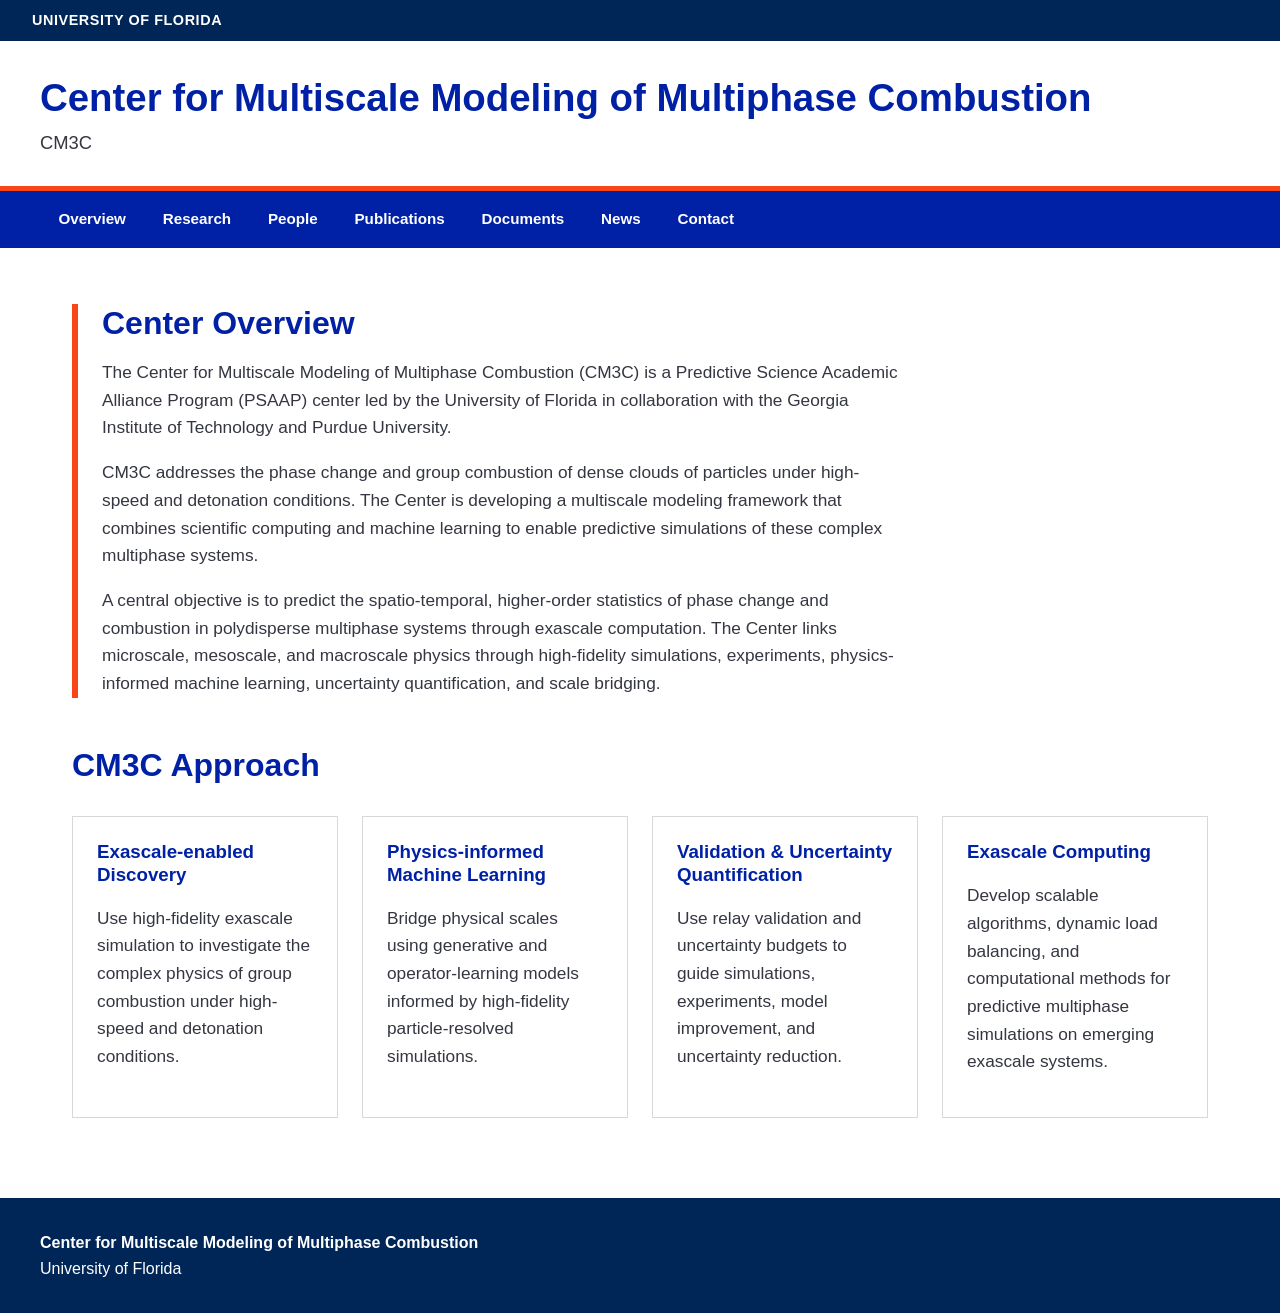
==== index.html @ 68d92a7b "Initial CM3C website draft" ====
<!DOCTYPE html>
<html lang="en">

<head>
    <meta charset="UTF-8">
    <meta name="viewport" content="width=device-width, initial-scale=1.0">

    <title>Overview | CM3C | University of Florida</title>

    <link rel="stylesheet" href="css/style.css">
</head>

<body>

<div class="uf-bar">
    UNIVERSITY OF FLORIDA
</div>

<header>
    <div class="header-inner">

        <h1 class="center-name">
            Center for Multiscale Modeling of Multiphase Combustion
        </h1>

        <p class="center-acronym">
            CM3C
        </p>

    </div>
</header>


<nav aria-label="Main navigation">
    <div class="nav-inner">
        <a href="index.html">Overview</a>
        <a href="research.html">Research</a>
        <a href="people.html">People</a>
        <a href="publications.html">Publications</a>
        <a href="documents.html">Documents</a>
        <a href="news.html">News</a>
        <a href="contact.html">Contact</a>
    </div>
</nav>


<main>

<section class="intro">
    <h2>Center Overview</h2>

    <p>
        The Center for Multiscale Modeling of Multiphase Combustion
        (CM3C) is a Predictive Science Academic Alliance Program (PSAAP)
        center led by the University of Florida in collaboration with the
        Georgia Institute of Technology and Purdue University.
    </p>

    <p>
        CM3C addresses the phase change and group combustion of dense
        clouds of particles under high-speed and detonation conditions.
        The Center is developing a multiscale modeling framework that
        combines scientific computing and machine learning to enable
        predictive simulations of these complex multiphase systems.
    </p>

    <p>
        A central objective is to predict the spatio-temporal,
        higher-order statistics of phase change and combustion in
        polydisperse multiphase systems through exascale computation.
        The Center links microscale, mesoscale, and macroscale physics
        through high-fidelity simulations, experiments, physics-informed
        machine learning, uncertainty quantification, and scale bridging.
    </p>
</section>

<section>
    <h2>CM3C Approach</h2>

    <div class="card-grid">

        <div class="card">
            <h3>Exascale-enabled Discovery</h3>
            <p>
                Use high-fidelity exascale simulation to investigate the
                complex physics of group combustion under high-speed and
                detonation conditions.
            </p>
        </div>

        <div class="card">
            <h3>Physics-informed Machine Learning</h3>
            <p>
                Bridge physical scales using generative and
                operator-learning models informed by high-fidelity
                particle-resolved simulations.
            </p>
        </div>

        <div class="card">
            <h3>Validation &amp; Uncertainty Quantification</h3>
            <p>
                Use relay validation and uncertainty budgets to guide
                simulations, experiments, model improvement, and
                uncertainty reduction.
            </p>
        </div>

        <div class="card">
            <h3>Exascale Computing</h3>
            <p>
                Develop scalable algorithms, dynamic load balancing,
                and computational methods for predictive multiphase
                simulations on emerging exascale systems.
            </p>
        </div>

    </div>
</section>

</main>

<footer>
    <div class="footer-inner">
        <p>
            <strong>
                Center for Multiscale Modeling of Multiphase Combustion
            </strong><br>
            University of Florida
        </p>
    </div>
</footer>

</body>
</html>
---- css/style.css ----
/* ============================================================
   CM3C prototype stylesheet
   University of Florida draft
   ============================================================ */

:root {
    --uf-blue: #0021A5;
    --uf-orange: #FA4616;
    --uf-dark-blue: #002657;
    --text: #343741;
    --light-gray: #f5f5f5;
    --white: #ffffff;
}

* {
    box-sizing: border-box;
}

html {
    font-size: 16px;
}

body {
    margin: 0;
    font-family: "IBM Plex Sans", Arial, Helvetica, sans-serif;
    color: var(--text);
    background: var(--white);
    line-height: 1.6;
}

/* ---------- UF affiliation bar ---------- */

.uf-bar {
    background: var(--uf-dark-blue);
    color: var(--white);
    padding: 0.55rem 2rem;
    font-size: 0.9rem;
    font-weight: 600;
    letter-spacing: 0.04em;
}

/* ---------- Center header ---------- */

header {
    background: var(--white);
    padding: 2.2rem 2rem 1.8rem;
    border-bottom: 5px solid var(--uf-orange);
}

.header-inner {
    max-width: 1200px;
    margin: 0 auto;
}

.center-name {
    margin: 0;
    color: var(--uf-blue);
    font-size: clamp(1.65rem, 3vw, 2.6rem);
    line-height: 1.15;
    font-weight: 700;
}

.center-acronym {
    margin: 0.5rem 0 0;
    color: var(--text);
    font-size: 1.15rem;
    font-weight: 500;
}

/* ---------- Navigation ---------- */

nav {
    background: var(--uf-blue);
}

.nav-inner {
    max-width: 1200px;
    margin: 0 auto;
    display: flex;
    flex-wrap: wrap;
}

nav a {
    color: var(--white);
    text-decoration: none;
    padding: 1rem 1.15rem;
    font-weight: 600;
    font-size: 0.95rem;
}

nav a:hover,
nav a:focus {
    background: var(--uf-dark-blue);
    text-decoration: underline;
    text-underline-offset: 0.25rem;
}

/* ---------- Main content ---------- */

main {
    max-width: 1200px;
    margin: 0 auto;
    padding: 3.5rem 2rem 5rem;
    min-height: 480px;
}

main h1,
main h2,
main h3 {
    color: var(--uf-blue);
    line-height: 1.2;
}

main h2 {
    font-size: 2rem;
    margin-top: 0;
    margin-bottom: 1rem;
}

main p {
    max-width: 800px;
    font-size: 1.08rem;
}

/* ---------- Home intro ---------- */

.intro {
    border-left: 6px solid var(--uf-orange);
    padding-left: 1.5rem;
    margin-bottom: 3rem;
}

/* ---------- Placeholder research cards ---------- */

.card-grid {
    display: grid;
    grid-template-columns: repeat(4, 1fr);
    gap: 1.5rem;
    margin-top: 2rem;
}

.card {
    border: 1px solid #d8d8d8;
    padding: 1.5rem;
    background: var(--white);
}

.card h3 {
    margin-top: 0;
}

/* ---------- Footer ---------- */

footer {
    background: var(--uf-dark-blue);
    color: var(--white);
    padding: 2rem;
}

.footer-inner {
    max-width: 1200px;
    margin: 0 auto;
}

footer p {
    margin: 0;
}

/* ---------- Mobile ---------- */


@media (max-width: 1000px) {
    .card-grid {
        grid-template-columns: repeat(2, 1fr);
    }
}

@media (max-width: 750px) {

    .uf-bar,
    header,
    main,
    footer {
        padding-left: 1.25rem;
        padding-right: 1.25rem;
    }

    .nav-inner {
        flex-direction: column;
    }

    nav a {
        border-bottom: 1px solid rgba(255,255,255,0.2);
        padding: 0.8rem 1.25rem;
    }

    .card-grid {
        grid-template-columns: 1fr;
    }

    main {
        padding-top: 2rem;
    }
}

/* ---------- People ---------- */

.people-grid {
    display: grid;
    grid-template-columns: repeat(3, 1fr);
    gap: 1.5rem;
    margin: 1.5rem 0 3rem;
}

.person {
    border-top: 4px solid var(--uf-orange);
    padding: 1.25rem 1.25rem 1.4rem;
    background: var(--light-gray);
}

.person h3 {
    margin: 0 0 0.6rem;
    font-size: 1.2rem;
}

.person p {
    margin: 0.35rem 0;
    font-size: 1rem;
}

.person-role {
    font-weight: 600;
}

.institution-heading {
    margin-top: 3rem;
    padding-bottom: 0.4rem;
    border-bottom: 1px solid #d8d8d8;
}

@media (max-width: 900px) {
    .people-grid {
        grid-template-columns: repeat(2, 1fr);
    }
}

@media (max-width: 600px) {
    .people-grid {
        grid-template-columns: 1fr;
    }
}

/* ---------- Research ---------- */

.research-framework {
    margin-top: 3rem;
}

.research-figure {
    margin: 1.25rem 0 3rem;
    text-align: center;
}

.research-figure img {
    display: block;
    width: 100%;
    max-width: 1200px;
    height: auto;
    margin: 0 auto;
}

.research-figure figcaption {
    max-width: 900px;
    margin: 0.8rem auto 0;
    font-size: 0.92rem;
    color: #555;
    line-height: 1.45;
}

.research-areas {
    margin-top: 2rem;
}

.research-grid {
    display: grid;
    grid-template-columns: repeat(3, 1fr);
    gap: 1.5rem;
    margin-top: 1.5rem;
}

.research-card {
    border-top: 4px solid var(--uf-orange);
    padding: 1.4rem;
    background: var(--light-gray);
}

.research-card h3 {
    margin: 0 0 0.8rem;
    font-size: 1.15rem;
}

.research-card p {
    margin: 0;
    font-size: 1rem;
}

@media (max-width: 900px) {
    .research-grid {
        grid-template-columns: repeat(2, 1fr);
    }
}

@media (max-width: 600px) {
    .research-grid {
        grid-template-columns: 1fr;
    }
}

/* ---------- Publications ---------- */

.publications-section {
    margin-top: 3rem;
}

.publications-note {
    padding: 1.25rem 1.5rem;
    border-left: 4px solid var(--uf-orange);
    background: var(--light-gray);
}

/* ---------- Documents ---------- */

.documents-section {
    margin-top: 3.5rem;
}

.documents-section > h2 {
    padding-bottom: 0.55rem;
    border-bottom: 1px solid #d8d8d8;
}

.document-entry {
    display: flex;
    justify-content: space-between;
    align-items: center;
    gap: 2rem;
    padding: 1.4rem 1.5rem;
    margin-top: 1.25rem;
    background: var(--light-gray);
    border-left: 4px solid var(--uf-orange);
}

.document-info {
    flex: 1;
}

.document-info h3 {
    margin: 0 0 0.35rem;
    font-size: 1.15rem;
}

.document-info p {
    margin: 0;
    font-size: 0.98rem;
}

.document-links {
    display: flex;
    align-items: center;
    gap: 1.25rem;
    flex-wrap: wrap;
}

.document-links a {
    color: var(--uf-blue);
    font-weight: 600;
    text-decoration: none;
}

.document-links a:hover,
.document-links a:focus {
    text-decoration: underline;
    text-underline-offset: 0.2rem;
}

.document-size {
    color: #666;
    font-size: 0.88rem;
    white-space: nowrap;
}

@media (max-width: 750px) {
    .document-entry {
        flex-direction: column;
        align-items: flex-start;
        gap: 1rem;
    }
}

/* ---------- Documents by year ---------- */

.document-year {
    margin-top: 3.5rem;
}

.document-year > h2 {
    font-size: 2rem;
    padding-bottom: 0.55rem;
    margin-bottom: 1.5rem;
    border-bottom: 2px solid var(--uf-orange);
}

.document-category {
    margin-top: 2rem;
    margin-bottom: 0.75rem;
    font-size: 1.25rem;
    color: var(--uf-blue);
}

.document-year .document-entry {
    margin-top: 0;
    margin-bottom: 1.5rem;
}

/* ---------- Scientific and Technical Merit ---------- */

.technical-merit {
    margin-top: 4.5rem;
    padding-top: 2.5rem;
    border-top: 2px solid var(--uf-orange);
}

.technical-merit > h2 {
    margin-bottom: 2rem;
}

.technical-merit > h3 {
    margin-top: 2rem;
    margin-bottom: 1rem;
    font-size: 1.4rem;
}

.technical-merit > p {
    max-width: 950px;
}

.vision-list {
    max-width: 1000px;
    margin: 2.5rem 0 3rem;
}

.vision-item {
    margin-bottom: 1.5rem;
    padding: 1.25rem 1.5rem;
    background: var(--light-gray);
    border-left: 4px solid var(--uf-orange);
}

.vision-item h4 {
    margin: 0 0 0.5rem;
    color: var(--uf-blue);
    font-size: 1.08rem;
}

.vision-item p {
    margin: 0;
    font-size: 1rem;
}

.demonstration-heading {
    margin-top: 3rem !important;
}

/* ---------- Demonstration problem figure ---------- */

.demonstration-figure {
    max-width: 1050px;
    margin: 1.5rem 0 2.5rem;
}

.demonstration-images {
    display: grid;
    grid-template-columns: 1fr 1fr;
    gap: 1.5rem;
    align-items: center;
}

.demonstration-images img {
    display: block;
    width: 100%;
    height: auto;
}

.figure-panel-label {
    margin: 0.5rem 0 0;
    text-align: center;
    font-size: 0.92rem;
    font-weight: 600;
}

.demonstration-figure figcaption {
    max-width: 900px;
    margin: 1rem auto 0;
    text-align: center;
    font-size: 0.92rem;
    line-height: 1.45;
    color: #555;
}

@media (max-width: 750px) {
    .demonstration-images {
        grid-template-columns: 1fr;
    }
}

/* ---------- Predictive Science Plan ---------- */

.predictive-science {
    margin-top: 4.5rem;
    padding-top: 2.5rem;
    border-top: 2px solid var(--uf-orange);
}

.predictive-science > h2 {
    margin-bottom: 2rem;
}

.predictive-science > p {
    max-width: 950px;
}

.predictive-figure {
    max-width: 900px;
    margin: 2.5rem 0 3rem;
}

.predictive-images {
    display: grid;
    grid-template-columns: 1fr 1fr;
    gap: 2rem;
    align-items: start;
}

.predictive-images img {
    display: block;
    width: 100%;
    height: auto;
}

.predictive-figure figcaption {
    max-width: 850px;
    margin: 1rem auto 0;
    text-align: center;
    font-size: 0.92rem;
    line-height: 1.45;
    color: #555;
}

@media (max-width: 750px) {
    .predictive-images {
        grid-template-columns: 1fr;
    }

    .predictive-figure {
        max-width: 520px;
    }
}

/* ---------- Predictive Science Plan ---------- */

.predictive-science {
    margin-top: 4.5rem;
    padding-top: 2.5rem;
    border-top: 2px solid var(--uf-orange);
}

.predictive-science > h2 {
    margin-bottom: 2rem;
}

.predictive-science > p {
    max-width: 950px;
}

.predictive-figure {
    max-width: 900px;
    margin: 2.5rem 0 3rem;
}

.predictive-images {
    display: grid;
    grid-template-columns: 1fr 1fr;
    gap: 2rem;
    align-items: start;
}

.predictive-images img {
    display: block;
    width: 100%;
    height: auto;
}

.predictive-figure figcaption {
    max-width: 850px;
    margin: 1rem auto 0;
    text-align: center;
    font-size: 0.92rem;
    line-height: 1.45;
    color: #555;
}

@media (max-width: 750px) {
    .predictive-images {
        grid-template-columns: 1fr;
    }

    .predictive-figure {
        max-width: 520px;
    }
}

/* ---------- VVUQ and Exascale ---------- */

.vvuq-plan,
.exascale-plan {
    margin-top: 4.5rem;
    padding-top: 2.5rem;
    border-top: 2px solid var(--uf-orange);
}

.vvuq-plan > h2,
.exascale-plan > h2 {
    margin-bottom: 2rem;
}

.vvuq-plan > p,
.exascale-plan > p {
    max-width: 950px;
}

.exascale-plan a {
    color: var(--uf-blue);
    font-weight: 600;
    text-decoration: none;
}

.exascale-plan a:hover,
.exascale-plan a:focus {
    text-decoration: underline;
    text-underline-offset: 0.2rem;
}

/* ---------- Artificial Intelligence & Machine Learning ---------- */

.ai-ml-plan,
.ml-integration {
    margin-top: 4.5rem;
    padding-top: 2.5rem;
    border-top: 2px solid var(--uf-orange);
}

.ai-ml-plan > h2,
.ml-integration > h2 {
    margin-bottom: 2rem;
}

.ai-ml-plan > h3 {
    margin-top: 3rem;
    margin-bottom: 1rem;
    font-size: 1.4rem;
}

.ai-ml-plan > p,
.ml-integration > p {
    max-width: 950px;
}

.ml-figure {
    margin: 2.5rem 0 3.5rem;
    text-align: center;
}

.ml-figure img {
    display: block;
    width: 100%;
    height: auto;
    margin: 0 auto;
}

.ml-figure-wide {
    max-width: 1200px;
}

.ml-figure-medium {
    max-width: 900px;
}

.ml-workflow-figure {
    max-width: 1200px;
}

.ml-figure figcaption {
    max-width: 900px;
    margin: 1rem auto 0;
    font-size: 0.92rem;
    line-height: 1.45;
    color: #555;
}

/* ---------- Further Information ---------- */

.further-information {
    margin-top: 4.5rem;
    padding-top: 2.5rem;
    border-top: 2px solid var(--uf-orange);
}

.further-information > p {
    max-width: 950px;
}

.further-information a {
    color: var(--uf-blue);
    font-weight: 600;
    text-decoration: none;
}

.further-information a:hover,
.further-information a:focus {
    text-decoration: underline;
    text-underline-offset: 0.2rem;
}

.proposal-size {
    margin-left: 0.75rem;
    color: #666;
    font-size: 0.88rem;
}
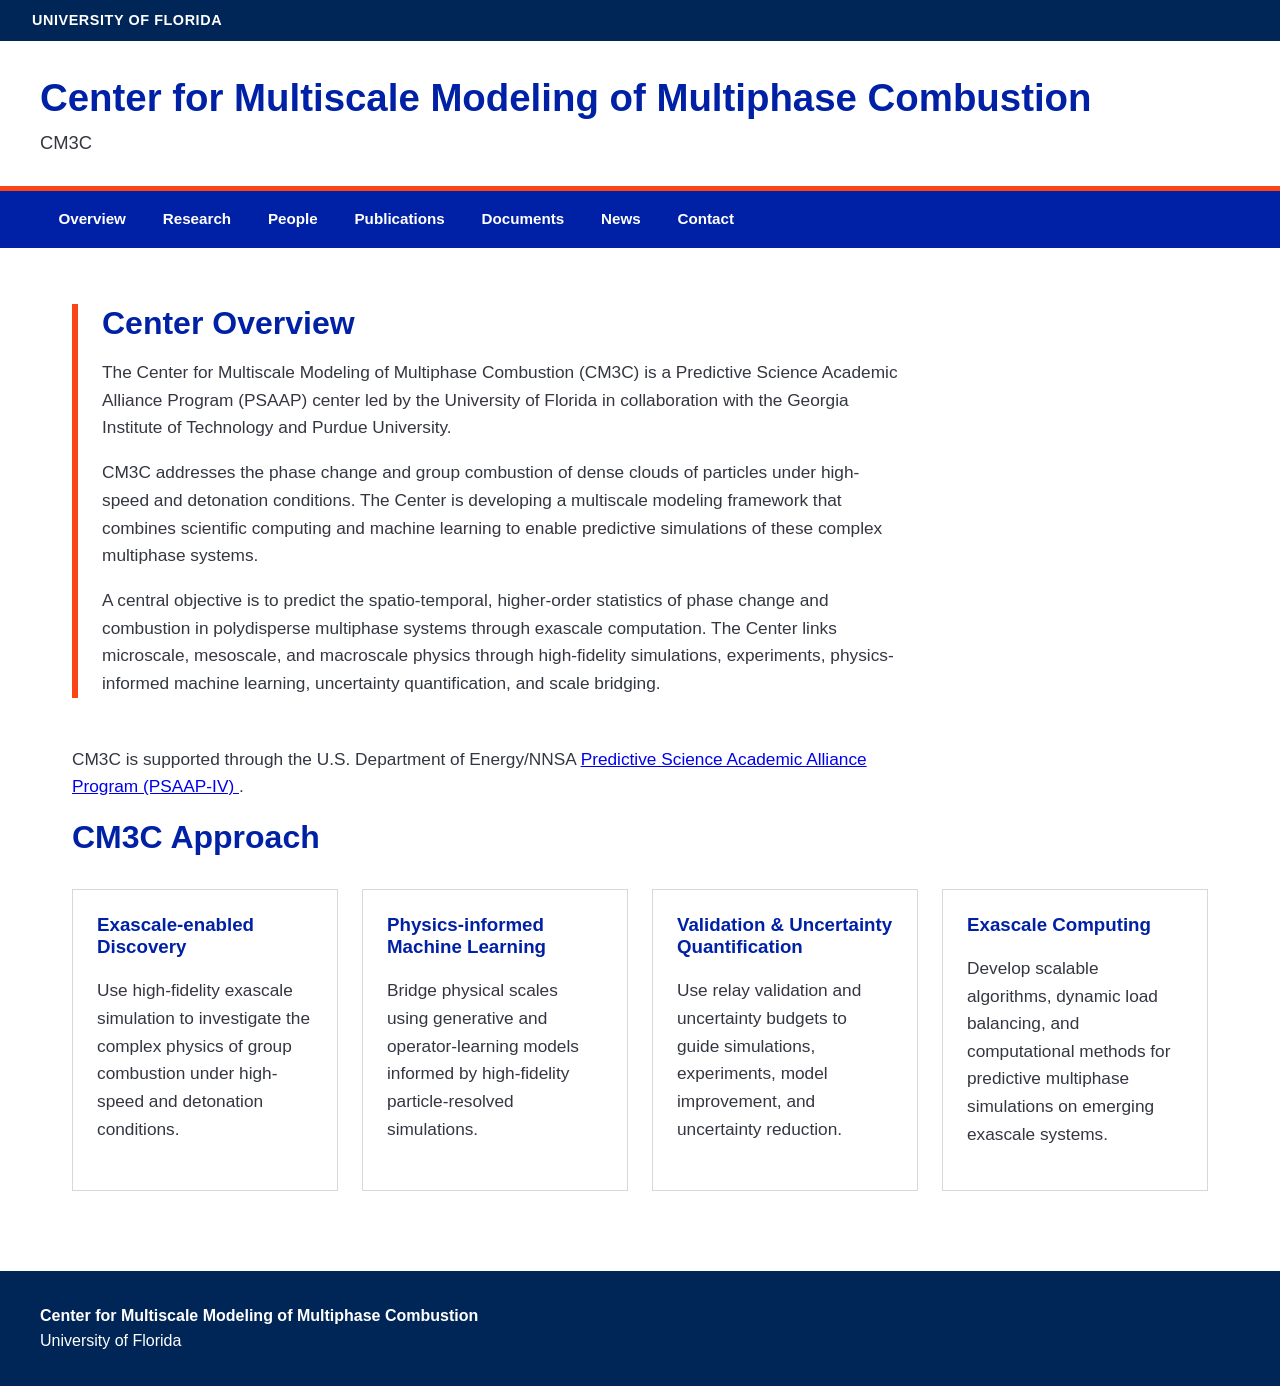
==== commit 0e7807f5: "Add PSAAP-IV program link to overview" ====
--- a/index.html
+++ b/index.html
@@ -75,7 +75,15 @@
 </section>
 
 <section>
-    <h2>CM3C Approach</h2>
+    
+<p class="psaap-link">
+    CM3C is supported through the U.S. Department of Energy/NNSA
+    <a href="https://psaap.llnl.gov/" target="_blank" rel="noopener noreferrer">
+        Predictive Science Academic Alliance Program (PSAAP-IV)
+    </a>.
+</p>
+
+<h2>CM3C Approach</h2>
 
     <div class="card-grid">
 
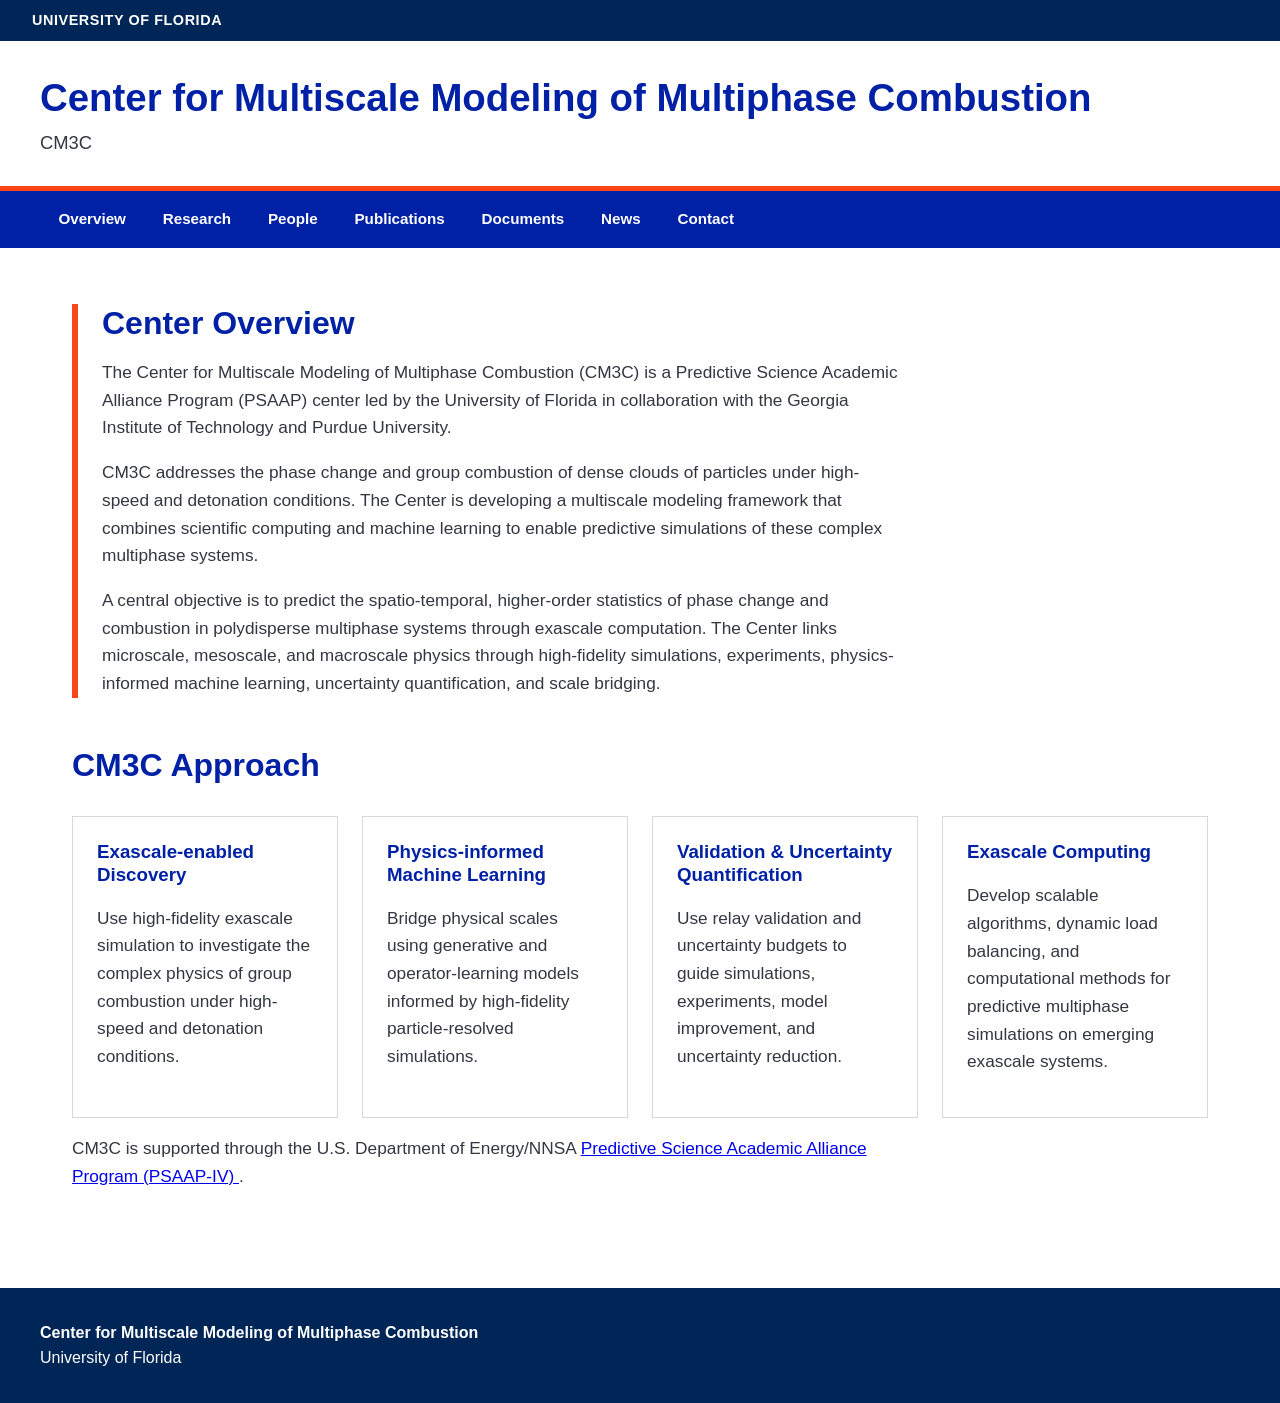
==== commit e9803fb5: "Move PSAAP-IV link below CM3C Approach" ====
--- a/index.html
+++ b/index.html
@@ -76,12 +76,7 @@
 
 <section>
     
-<p class="psaap-link">
-    CM3C is supported through the U.S. Department of Energy/NNSA
-    <a href="https://psaap.llnl.gov/" target="_blank" rel="noopener noreferrer">
-        Predictive Science Academic Alliance Program (PSAAP-IV)
-    </a>.
-</p>
+
 
 <h2>CM3C Approach</h2>
 
@@ -124,6 +119,14 @@
         </div>
 
     </div>
+
+    <p class="psaap-link">
+        CM3C is supported through the U.S. Department of Energy/NNSA
+        <a href="https://psaap.llnl.gov/" target="_blank" rel="noopener noreferrer">
+            Predictive Science Academic Alliance Program (PSAAP-IV)
+        </a>.
+    </p>
+
 </section>
 
 </main>
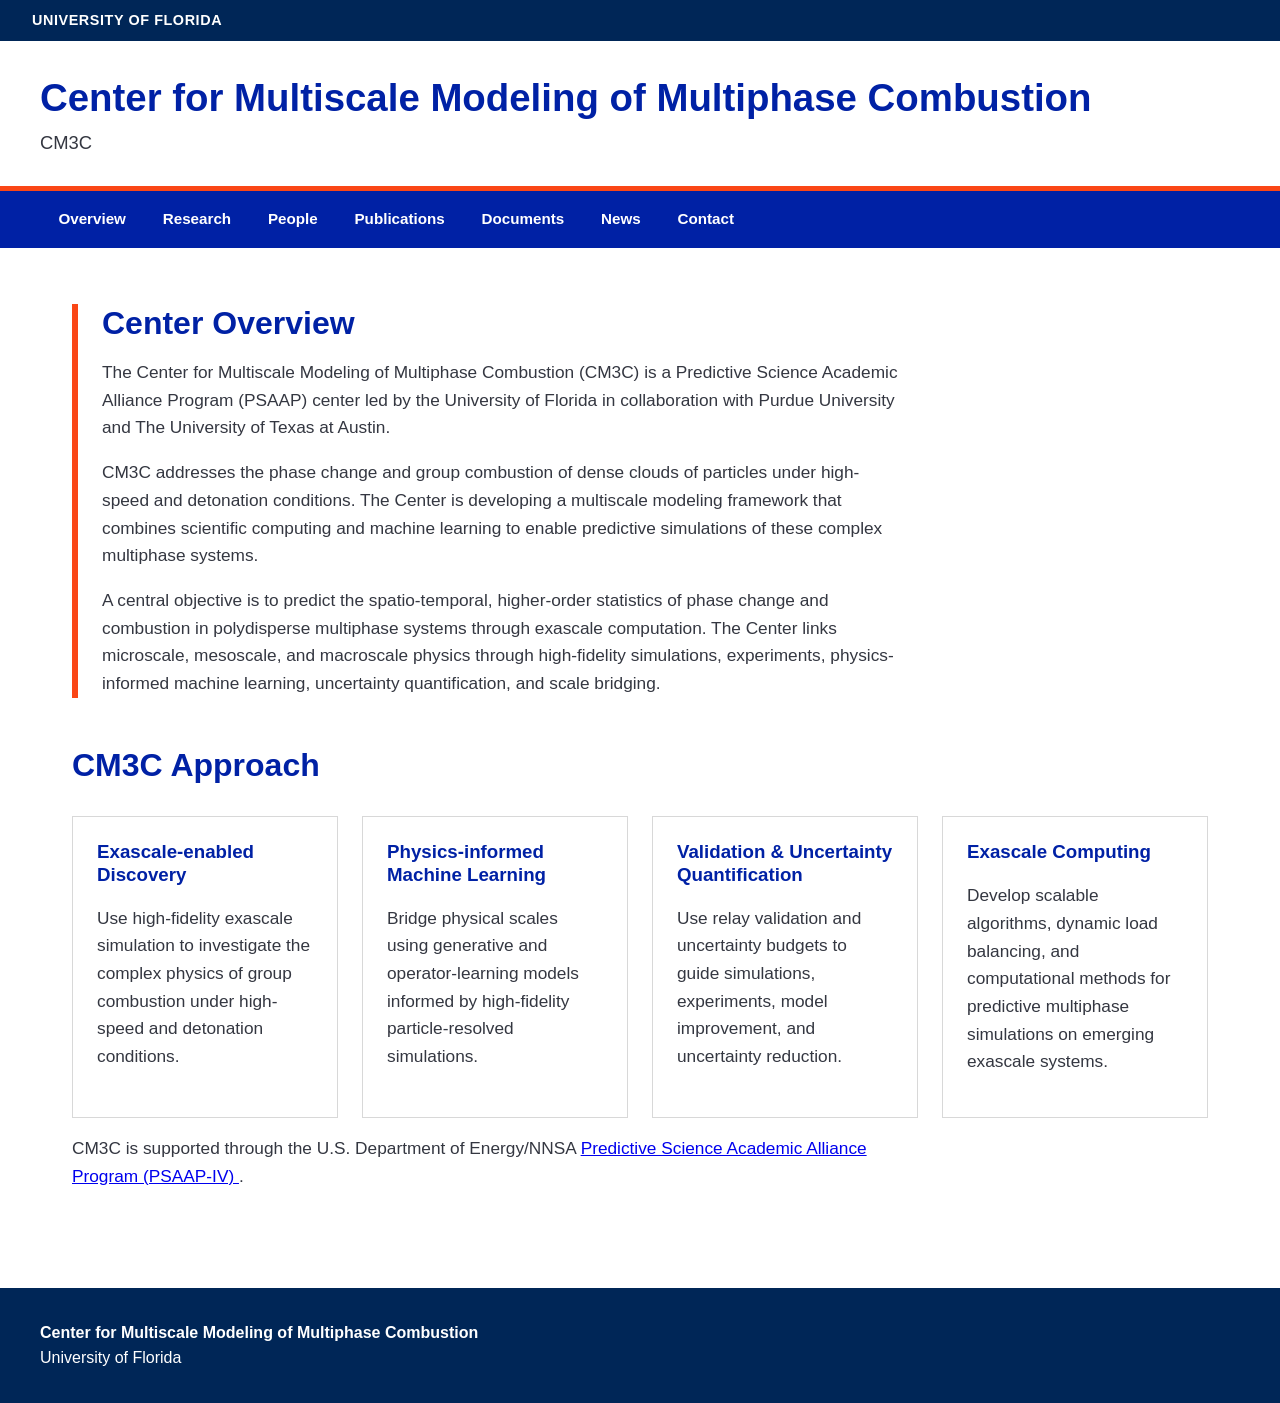
==== commit ce0c9983: "Update CM3C collaborating institutions" ====
--- a/index.html
+++ b/index.html
@@ -52,8 +52,8 @@
     <p>
         The Center for Multiscale Modeling of Multiphase Combustion
         (CM3C) is a Predictive Science Academic Alliance Program (PSAAP)
-        center led by the University of Florida in collaboration with the
-        Georgia Institute of Technology and Purdue University.
+        center led by the University of Florida in collaboration with
+        Purdue University and The University of Texas at Austin.
     </p>
 
     <p>
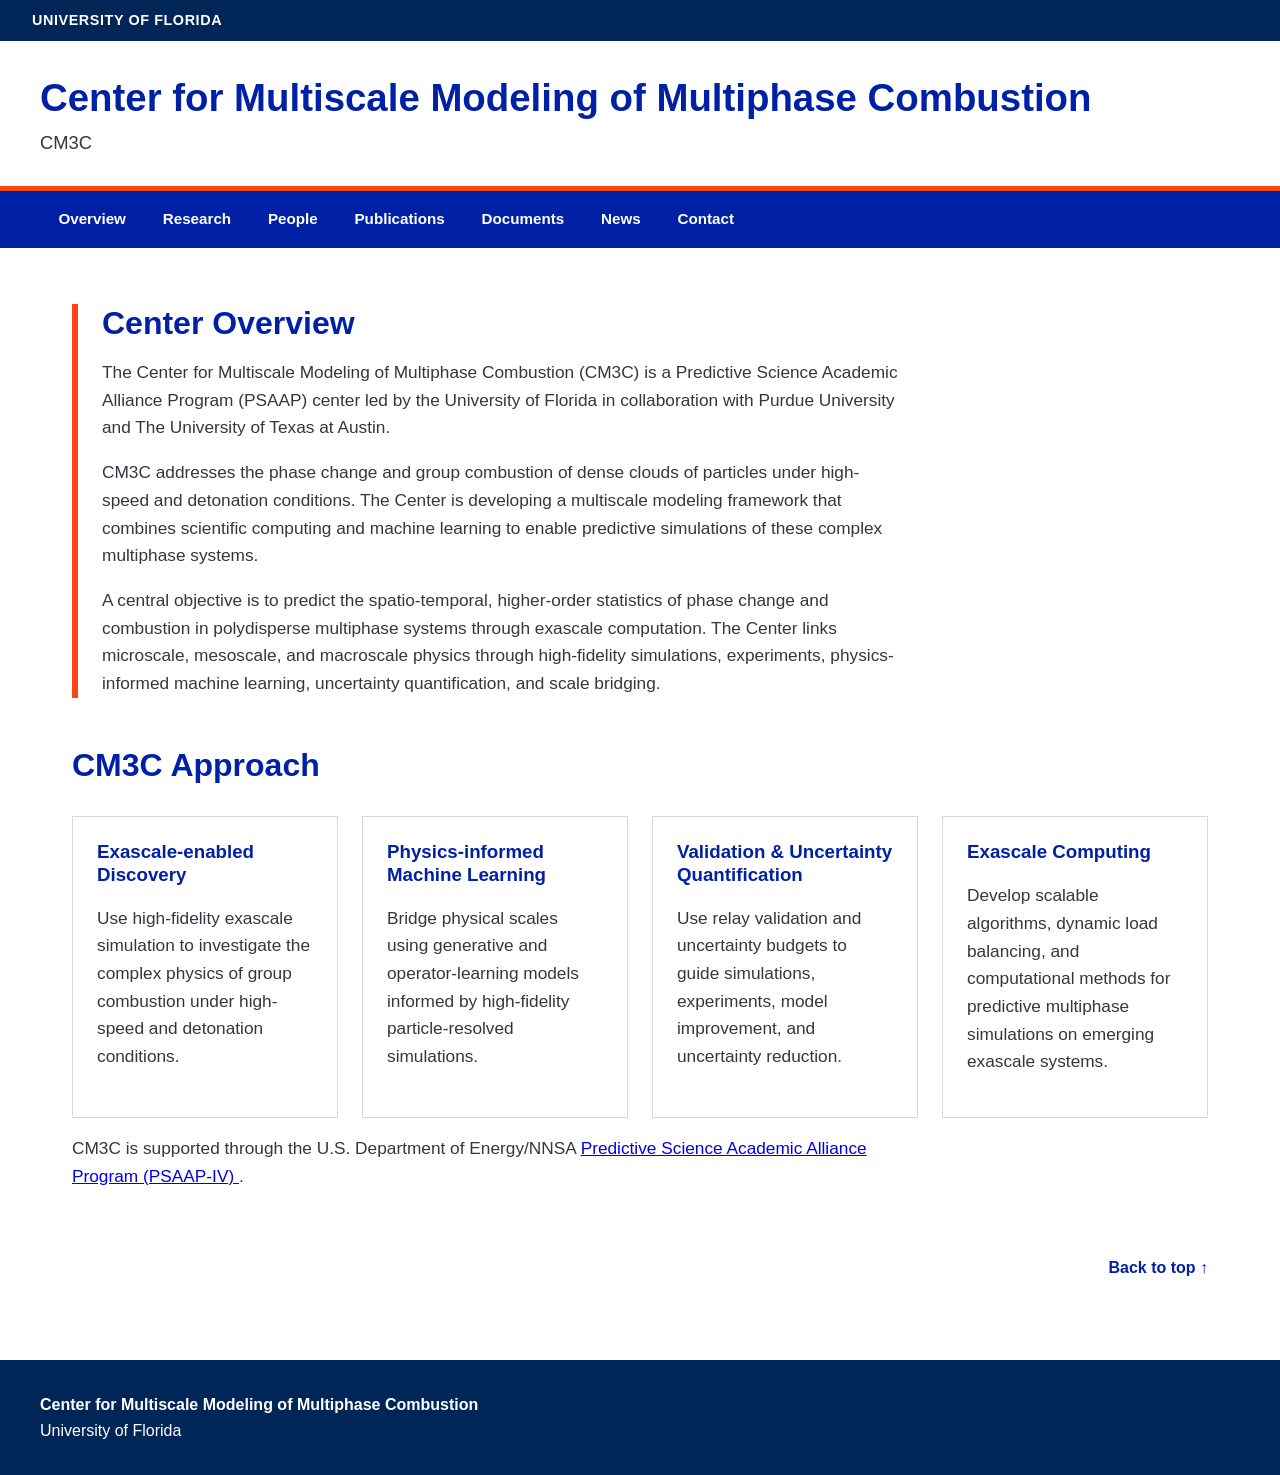
==== commit 2c65089c: "Update site navigation and publications" ====
--- a/index.html
+++ b/index.html
@@ -129,6 +129,11 @@
 
 </section>
 
+
+<div class="back-to-top">
+    <a href="#">Back to top &uarr;</a>
+</div>
+
 </main>
 
 <footer>
--- a/css/style.css
+++ b/css/style.css
@@ -737,3 +737,22 @@
     color: #666;
     font-size: 0.88rem;
 }
+
+/* ---------- Back to top ---------- */
+
+.back-to-top {
+    margin-top: 4rem;
+    text-align: right;
+}
+
+.back-to-top a {
+    color: var(--uf-blue);
+    font-weight: 600;
+    text-decoration: none;
+}
+
+.back-to-top a:hover,
+.back-to-top a:focus {
+    text-decoration: underline;
+    text-underline-offset: 0.2rem;
+}
